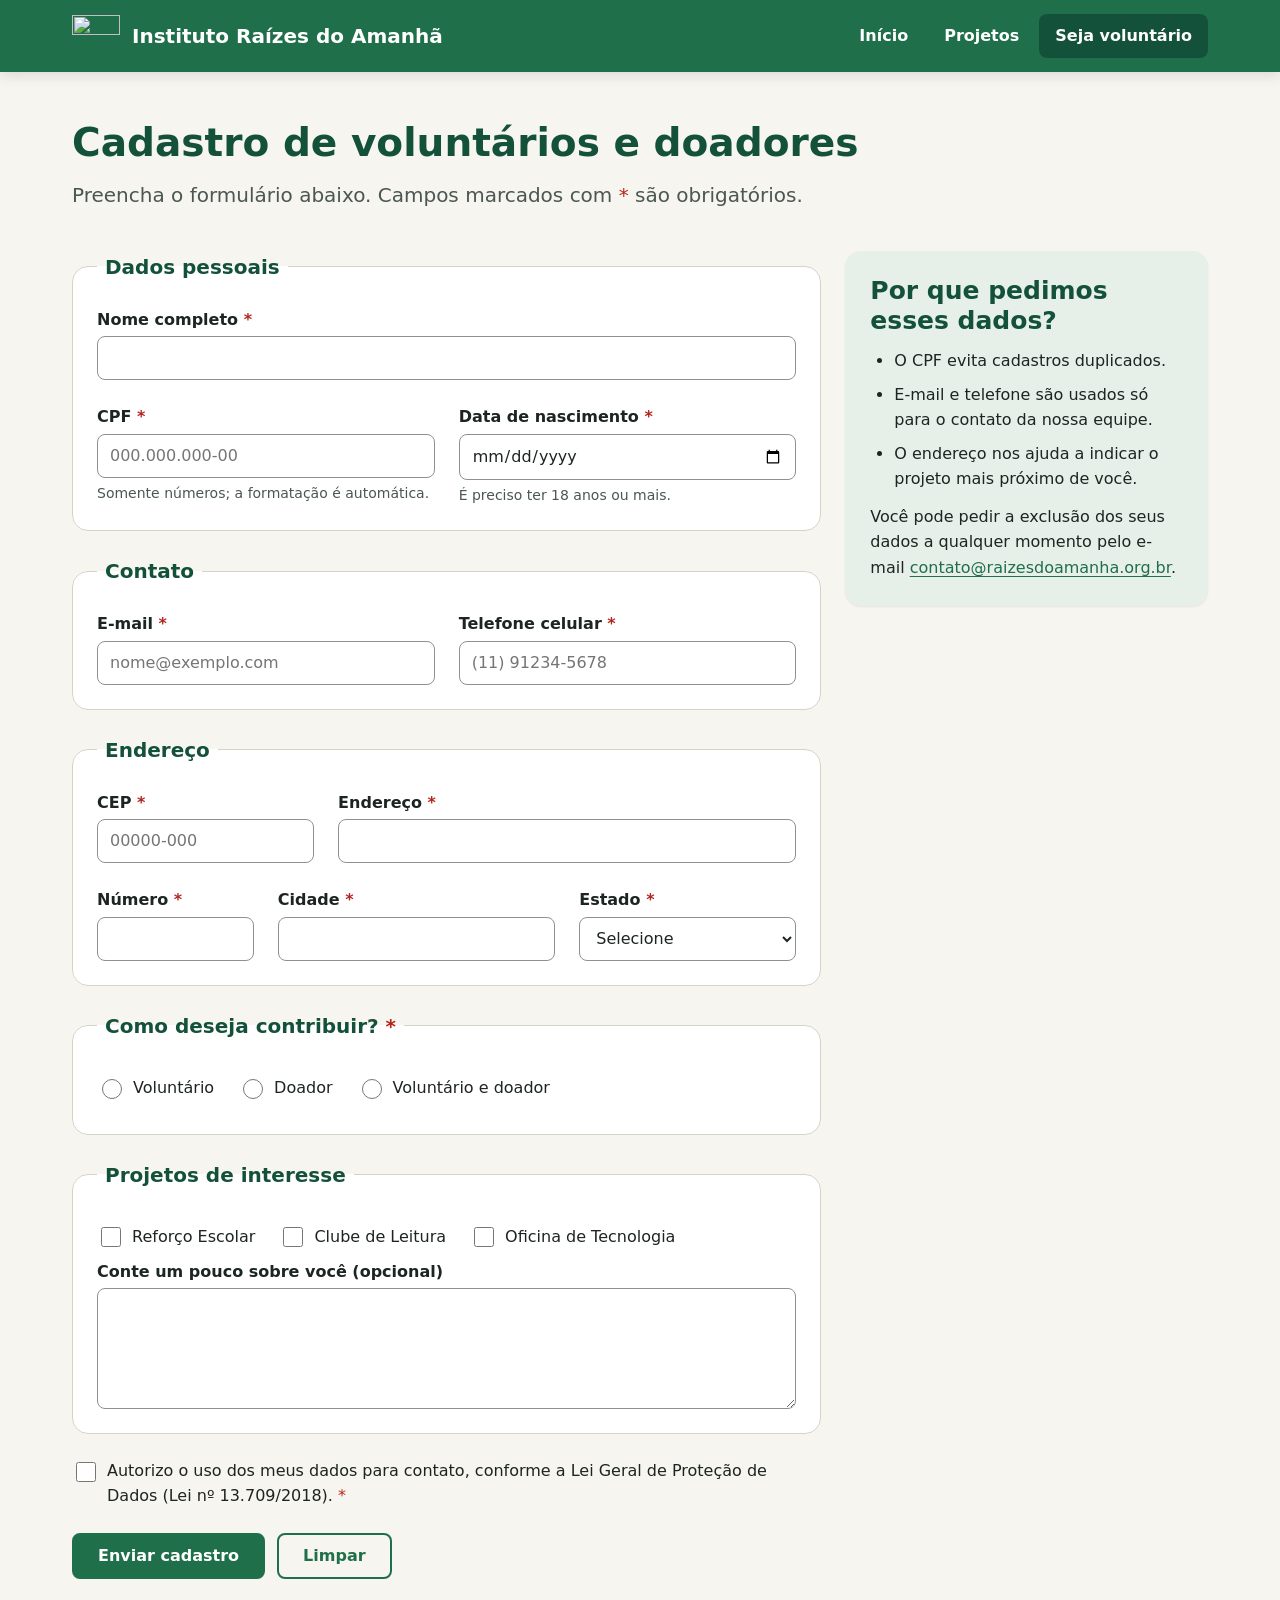
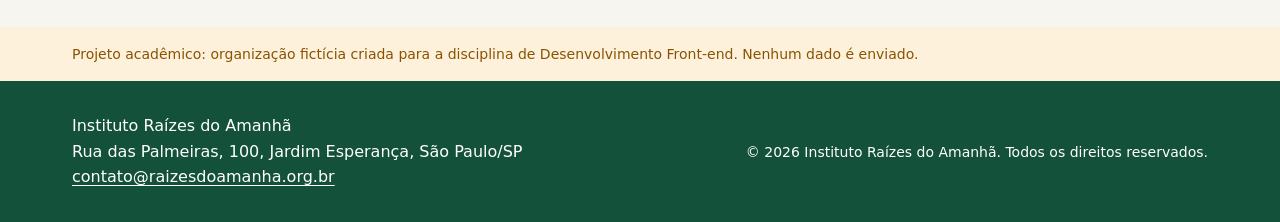
==== cadastro.html @ 903f6423 "Experiência Prática II: design system e layout responsivo Divide o CSS em tokens, base, layout e com" ====
<!DOCTYPE html>
<html lang="pt-BR">
<head>
  <meta charset="UTF-8">
  <meta name="viewport" content="width=device-width, initial-scale=1.0">
  <meta name="description" content="Cadastre-se como voluntário ou doador do Instituto Raízes do Amanhã.">
  <title>Cadastro | Instituto Raízes do Amanhã</title>
  <link rel="stylesheet" href="css/tokens.css">
  <link rel="stylesheet" href="css/base.css">
  <link rel="stylesheet" href="css/layout.css">
  <link rel="stylesheet" href="css/componentes.css">
  <link rel="icon" href="img/logo.svg" type="image/svg+xml">
  <script src="js/mascaras.js" defer></script>
</head>
<body class="pagina">
  <a class="pular-conteudo" href="#conteudo">Pular para o conteúdo principal</a>

  <header class="cabecalho">
    <div class="container cabecalho__conteudo">
      <a class="marca" href="index.html">
        <img src="img/logo.svg" alt="" width="48" height="48">
        <span>Instituto Raízes do Amanhã</span>
      </a>
      <nav aria-label="Navegação principal">
        <ul class="menu">
          <li><a class="menu__link" href="index.html">Início</a></li>
          <li><a class="menu__link" href="projetos.html">Projetos</a></li>
          <li><a class="menu__link" href="cadastro.html" aria-current="page">Seja voluntário</a></li>
        </ul>
      </nav>
    </div>
  </header>

  <main id="conteudo">
    <div class="introducao container">
      <h1>Cadastro de voluntários e doadores</h1>
      <p>Preencha o formulário abaixo. Campos marcados com <span class="obrigatorio" aria-hidden="true">*</span> são obrigatórios.</p>
    </div>

    <div class="container secao secao--colada">
      <div class="grid">
        <form class="formulario col-12 col-lg-8" action="#" method="post">
          <fieldset class="formulario__grupo">
            <legend class="formulario__legenda">Dados pessoais</legend>
            <div class="grid">
            <div class="campo col-12">
              <label class="campo__rotulo" for="nome">Nome completo <span class="obrigatorio" aria-hidden="true">*</span></label>
              <input class="campo__entrada" id="nome" name="nome" type="text" autocomplete="name" required minlength="5" maxlength="100" pattern="[A-Za-zÀ-ÿ]+( [A-Za-zÀ-ÿ]+)+" title="Informe nome e sobrenome, apenas letras.">
            </div>
            <div class="campo col-12 col-md-6">
              <label class="campo__rotulo" for="cpf">CPF <span class="obrigatorio" aria-hidden="true">*</span></label>
              <input class="campo__entrada" id="cpf" name="cpf" type="text" inputmode="numeric" required maxlength="14" placeholder="000.000.000-00" pattern="\d{3}\.\d{3}\.\d{3}-\d{2}" title="Formato: 000.000.000-00" aria-describedby="ajuda-cpf">
              <p id="ajuda-cpf" class="campo__ajuda">Somente números; a formatação é automática.</p>
            </div>
            <div class="campo col-12 col-md-6">
              <label class="campo__rotulo" for="nascimento">Data de nascimento <span class="obrigatorio" aria-hidden="true">*</span></label>
              <input class="campo__entrada" id="nascimento" name="nascimento" type="date" autocomplete="bday" required min="1920-01-01" max="2008-12-31" aria-describedby="ajuda-nascimento">
              <p id="ajuda-nascimento" class="campo__ajuda">É preciso ter 18 anos ou mais.</p>
            </div>
            </div>
          </fieldset>

          <fieldset class="formulario__grupo">
            <legend class="formulario__legenda">Contato</legend>
            <div class="grid">
            <div class="campo col-12 col-md-6">
              <label class="campo__rotulo" for="email">E-mail <span class="obrigatorio" aria-hidden="true">*</span></label>
              <input class="campo__entrada" id="email" name="email" type="email" autocomplete="email" required maxlength="120" placeholder="nome@exemplo.com">
            </div>
            <div class="campo col-12 col-md-6">
              <label class="campo__rotulo" for="telefone">Telefone celular <span class="obrigatorio" aria-hidden="true">*</span></label>
              <input class="campo__entrada" id="telefone" name="telefone" type="tel" autocomplete="tel" required maxlength="15" placeholder="(11) 91234-5678" pattern="\(\d{2}\) 9\d{4}-\d{4}" title="Formato: (11) 91234-5678">
            </div>
            </div>
          </fieldset>

          <fieldset class="formulario__grupo">
            <legend class="formulario__legenda">Endereço</legend>
            <div class="grid">
            <div class="campo col-12 col-md-4">
              <label class="campo__rotulo" for="cep">CEP <span class="obrigatorio" aria-hidden="true">*</span></label>
              <input class="campo__entrada" id="cep" name="cep" type="text" inputmode="numeric" autocomplete="postal-code" required maxlength="9" placeholder="00000-000" pattern="\d{5}-\d{3}" title="Formato: 00000-000">
            </div>
            <div class="campo col-12 col-md-8">
              <label class="campo__rotulo" for="logradouro">Endereço <span class="obrigatorio" aria-hidden="true">*</span></label>
              <input class="campo__entrada" id="logradouro" name="logradouro" type="text" autocomplete="address-line1" required maxlength="150">
            </div>
            <div class="campo col-12 col-md-3">
              <label class="campo__rotulo" for="numero">Número <span class="obrigatorio" aria-hidden="true">*</span></label>
              <input class="campo__entrada" id="numero" name="numero" type="text" required maxlength="6" pattern="\d+|S/N" title="Apenas números ou S/N">
            </div>
            <div class="campo col-12 col-md-5">
              <label class="campo__rotulo" for="cidade">Cidade <span class="obrigatorio" aria-hidden="true">*</span></label>
              <input class="campo__entrada" id="cidade" name="cidade" type="text" autocomplete="address-level2" required maxlength="80">
            </div>
            <div class="campo col-12 col-md-4">
              <label class="campo__rotulo" for="uf">Estado <span class="obrigatorio" aria-hidden="true">*</span></label>
              <select class="campo__entrada" id="uf" name="uf" autocomplete="address-level1" required>
                <option value="">Selecione</option>
                <option value="AC">Acre</option>
                <option value="AL">Alagoas</option>
                <option value="AP">Amapá</option>
                <option value="AM">Amazonas</option>
                <option value="BA">Bahia</option>
                <option value="CE">Ceará</option>
                <option value="DF">Distrito Federal</option>
                <option value="ES">Espírito Santo</option>
                <option value="GO">Goiás</option>
                <option value="MA">Maranhão</option>
                <option value="MT">Mato Grosso</option>
                <option value="MS">Mato Grosso do Sul</option>
                <option value="MG">Minas Gerais</option>
                <option value="PA">Pará</option>
                <option value="PB">Paraíba</option>
                <option value="PR">Paraná</option>
                <option value="PE">Pernambuco</option>
                <option value="PI">Piauí</option>
                <option value="RJ">Rio de Janeiro</option>
                <option value="RN">Rio Grande do Norte</option>
                <option value="RS">Rio Grande do Sul</option>
                <option value="RO">Rondônia</option>
                <option value="RR">Roraima</option>
                <option value="SC">Santa Catarina</option>
                <option value="SP">São Paulo</option>
                <option value="SE">Sergipe</option>
                <option value="TO">Tocantins</option>
              </select>
            </div>
            </div>
          </fieldset>

          <fieldset class="formulario__grupo">
            <legend class="formulario__legenda">Como deseja contribuir? <span class="obrigatorio" aria-hidden="true">*</span></legend>
            <div class="opcoes">
              <div class="opcao">
                <input type="radio" id="tipo-voluntario" name="tipo" value="voluntario" required>
                <label for="tipo-voluntario">Voluntário</label>
              </div>
              <div class="opcao">
                <input type="radio" id="tipo-doador" name="tipo" value="doador">
                <label for="tipo-doador">Doador</label>
              </div>
              <div class="opcao">
                <input type="radio" id="tipo-ambos" name="tipo" value="ambos">
                <label for="tipo-ambos">Voluntário e doador</label>
              </div>
            </div>
          </fieldset>

          <fieldset class="formulario__grupo">
            <legend class="formulario__legenda">Projetos de interesse</legend>
            <div class="opcoes">
              <div class="opcao">
                <input type="checkbox" id="int-reforco" name="interesse" value="reforco">
                <label for="int-reforco">Reforço Escolar</label>
              </div>
              <div class="opcao">
                <input type="checkbox" id="int-leitura" name="interesse" value="leitura">
                <label for="int-leitura">Clube de Leitura</label>
              </div>
              <div class="opcao">
                <input type="checkbox" id="int-tecnologia" name="interesse" value="tecnologia">
                <label for="int-tecnologia">Oficina de Tecnologia</label>
              </div>
            </div>
            <div class="campo">
              <label class="campo__rotulo" for="mensagem">Conte um pouco sobre você (opcional)</label>
              <textarea class="campo__entrada" id="mensagem" name="mensagem" rows="4" maxlength="500"></textarea>
            </div>
          </fieldset>

          <div class="opcao opcao--consentimento">
            <input type="checkbox" id="lgpd" name="lgpd" required>
            <label for="lgpd">Autorizo o uso dos meus dados para contato, conforme a Lei Geral de Proteção de Dados (Lei nº 13.709/2018). <span class="obrigatorio" aria-hidden="true">*</span></label>
          </div>

          <div class="grupo-botoes">
            <button type="submit" class="botao">Enviar cadastro</button>
            <button type="reset" class="botao botao--secundario">Limpar</button>
          </div>
        </form>

        <div class="col-12 col-lg-4">
          <div class="cartao painel">
            <h2 class="painel__titulo">Por que pedimos esses dados?</h2>
            <ul>
              <li>O CPF evita cadastros duplicados.</li>
              <li>E-mail e telefone são usados só para o contato da nossa equipe.</li>
              <li>O endereço nos ajuda a indicar o projeto mais próximo de você.</li>
            </ul>
            <p>Você pode pedir a exclusão dos seus dados a qualquer momento pelo e-mail <a href="mailto:contato@raizesdoamanha.org.br">contato@raizesdoamanha.org.br</a>.</p>
          </div>
        </div>
      </div>
    </div>
  </main>

  <aside class="aviso" aria-label="Aviso sobre o projeto">
    <div class="container">
      <p>Projeto acadêmico: organização fictícia criada para a disciplina de Desenvolvimento Front-end. Nenhum dado é enviado.</p>
    </div>
  </aside>

  <footer class="rodape">
    <div class="container rodape__conteudo">
      <address>
        Instituto Raízes do Amanhã<br>
        Rua das Palmeiras, 100, Jardim Esperança, São Paulo/SP<br>
        <a href="mailto:contato@raizesdoamanha.org.br">contato@raizesdoamanha.org.br</a>
      </address>
      <p><small>&copy; 2026 Instituto Raízes do Amanhã. Todos os direitos reservados.</small></p>
    </div>
  </footer>
</body>
</html>
---- css/tokens.css ----
/* ==========================================================================
   DESIGN SYSTEM: Instituto Raízes do Amanhã
   Todas as decisões visuais do projeto ficam centralizadas aqui.
   Os demais arquivos CSS usam apenas estas variáveis, nunca valores soltos.
   ========================================================================== */

:root {
  /* ---------- 1. CORES ---------------------------------------------------
     Contrastes medidos contra o fundo indicado (WCAG 2.1: texto >= 4.5:1,
     componentes de interface >= 3:1). */

  /* Primária: verde, remete a crescimento e às "raízes" do nome */
  --cor-primaria-100: #e7efe9;   /* fundos suaves de destaque              */
  --cor-primaria-700: #1f6f4a;   /* marca, botões, links (6.1:1 no branco)  */
  --cor-primaria-900: #14513a;   /* hover, títulos, rodapé (9.3:1)          */

  /* Secundária: âmbar, energia e acolhimento; usada em detalhes */
  --cor-secundaria-100: #fdf1dc; /* fundo de avisos                         */
  --cor-secundaria-500: #e9a23b; /* decorativo: bordas, barras, ícones      */
  --cor-secundaria-700: #8a5300; /* texto e foco sobre fundo claro (6.3:1)  */

  /* Neutros: base de leitura */
  --cor-neutro-0:   #ffffff;     /* superfícies (cartões, campos)           */
  --cor-neutro-50:  #f7f5ef;     /* fundo da página, branco quente          */
  --cor-neutro-300: #d6d2c4;     /* bordas decorativas e divisórias         */
  --cor-neutro-500: #8c938f;     /* borda de campos de formulário (3.1:1)   */
  --cor-neutro-600: #4a5752;     /* texto secundário (6.9:1)                */
  --cor-neutro-900: #1d2522;     /* texto principal (14.4:1)                */

  /* Feedback: estados de formulário e mensagens */
  --cor-sucesso: #1e7b34;        /* 5.3:1 */
  --cor-erro:    #b3261e;        /* 6.5:1 */

  /* Papéis semânticos: os componentes usam estes nomes, não os tons */
  --cor-fundo:         var(--cor-neutro-50);
  --cor-superficie:    var(--cor-neutro-0);
  --cor-texto:         var(--cor-neutro-900);
  --cor-texto-suave:   var(--cor-neutro-600);
  --cor-borda:         var(--cor-neutro-300);
  --cor-borda-campo:   var(--cor-neutro-500);
  --cor-marca:         var(--cor-primaria-700);
  --cor-marca-escura:  var(--cor-primaria-900);
  --cor-destaque:      var(--cor-secundaria-500);
  --cor-foco:          var(--cor-secundaria-700);

  /* ---------- 2. TIPOGRAFIA ----------------------------------------------
     Escala modular de razão 1.25 (terça maior) sobre a base de 16px.
     Os tamanhos maiores usam clamp() para crescer com a tela sem quebrar
     no celular. Unidades em rem respeitam o zoom do navegador. */
  --fonte-base: system-ui, -apple-system, "Segoe UI", Roboto, "Helvetica Neue", Arial, sans-serif;

  --fs-pequeno: 0.875rem;                               /* 14px: legendas, notas      */
  --fs-base:    1rem;                                   /* 16px: texto corrido        */
  --fs-media:   1.25rem;                                /* 20px: introduções, h4      */
  --fs-grande:  clamp(1.375rem, 1.2rem + 0.8vw, 1.563rem); /* 22–25px: h3           */
  --fs-titulo:  clamp(1.625rem, 1.3rem + 1.4vw, 1.953rem); /* 26–31px: h2           */
  --fs-display: clamp(2rem, 1.4rem + 2.6vw, 2.441rem);     /* 32–39px: h1           */

  --peso-normal: 400;
  --peso-medio:  600;
  --peso-forte:  700;

  --altura-linha-texto:  1.6;   /* leitura confortável em parágrafos      */
  --altura-linha-titulo: 1.2;

  /* ---------- 3. ESPAÇAMENTO ---------------------------------------------
     Escala modular com base de 4px: todo espaço do projeto é um destes. */
  --esp-1: 0.25rem;  /*  4px */
  --esp-2: 0.5rem;   /*  8px */
  --esp-3: 0.75rem;  /* 12px */
  --esp-4: 1rem;     /* 16px */
  --esp-5: 1.5rem;   /* 24px */
  --esp-6: 2rem;     /* 32px */
  --esp-7: 3rem;     /* 48px */
  --esp-8: 4rem;     /* 64px */

  /* ---------- 4. FORMA, SOMBRA E MOVIMENTO ------------------------------- */
  --raio-pequeno: 4px;
  --raio-medio:   8px;
  --raio-grande:  16px;
  --raio-pilula:  999px;

  --sombra-1: 0 1px 2px rgba(29, 37, 34, 0.08);
  --sombra-2: 0 4px 12px rgba(29, 37, 34, 0.12);

  --transicao: 150ms ease-in-out;

  /* ---------- 5. LAYOUT --------------------------------------------------
     Breakpoints (variáveis não funcionam dentro de @media; os valores
     abaixo são repetidos literalmente em layout.css):
       sm  576px | md  768px | lg  1024px | xl  1280px                */
  --largura-max: 1200px;
  --largura-texto: 70ch;        /* limite de leitura confortável         */
  --gutter: var(--esp-5);       /* espaço entre colunas do grid          */
  --alvo-toque: 44px;           /* tamanho mínimo de área clicável       */
}
---- css/base.css ----
/* ==========================================================================
   BASE: reset leve e estilos dos elementos HTML, sem classes
   ========================================================================== */

*,
*::before,
*::after {
  box-sizing: border-box;
}

html {
  -webkit-text-size-adjust: 100%;
  scroll-behavior: smooth;
}

body {
  margin: 0;
  font-family: var(--fonte-base);
  font-size: var(--fs-base);
  line-height: var(--altura-linha-texto);
  color: var(--cor-texto);
  background: var(--cor-fundo);
}

img,
svg {
  display: block;
  max-width: 100%;
  height: auto;
}

/* Hierarquia tipográfica: cada nível usa um passo da escala */
h1,
h2,
h3,
h4 {
  margin: 0 0 var(--esp-3);
  line-height: var(--altura-linha-titulo);
  font-weight: var(--peso-forte);
  color: var(--cor-marca-escura);
}

h1 { font-size: var(--fs-display); }
h2 { font-size: var(--fs-titulo); }
h3 { font-size: var(--fs-grande); color: var(--cor-texto); }
h4 { font-size: var(--fs-media); color: var(--cor-texto); }

p,
ul,
ol,
dl {
  margin: 0 0 var(--esp-4);
}

small {
  font-size: var(--fs-pequeno);
}

a {
  color: var(--cor-marca);
  text-underline-offset: 0.2em;
  transition: color var(--transicao);
}

a:hover {
  color: var(--cor-marca-escura);
}

/* Foco visível e consistente para quem navega pelo teclado */
:focus-visible {
  outline: 3px solid var(--cor-foco);
  outline-offset: 2px;
}

/* Respeita quem configurou o sistema para reduzir animações */
@media (prefers-reduced-motion: reduce) {
  html {
    scroll-behavior: auto;
  }

  *,
  *::before,
  *::after {
    transition-duration: 0.01ms !important;
    animation-duration: 0.01ms !important;
  }
}
---- css/layout.css ----
/* ==========================================================================
   LAYOUT: estrutura macro com CSS Grid de 12 colunas
   Abordagem mobile-first: sem classe de breakpoint, o elemento ocupa as
   12 colunas; os sufixos -sm, -md, -lg e -xl valem a partir da largura.
     sm  >= 576px | md  >= 768px | lg  >= 1024px | xl  >= 1280px
   ========================================================================== */

.container {
  width: 100%;
  max-width: var(--largura-max);
  margin-inline: auto;
  padding-inline: var(--esp-4);
}

.grid {
  display: grid;
  grid-template-columns: repeat(12, minmax(0, 1fr));
  gap: var(--gutter);
}

.grid > * {
  grid-column: span 12;
}

.col-1  { grid-column: span 1; }
.col-2  { grid-column: span 2; }
.col-3  { grid-column: span 3; }
.col-4  { grid-column: span 4; }
.col-5  { grid-column: span 5; }
.col-6  { grid-column: span 6; }
.col-7  { grid-column: span 7; }
.col-8  { grid-column: span 8; }
.col-9  { grid-column: span 9; }
.col-10 { grid-column: span 10; }
.col-11 { grid-column: span 11; }
.col-12 { grid-column: span 12; }

/* sm: celulares grandes na horizontal */
@media (min-width: 576px) {
  .col-sm-4  { grid-column: span 4; }
  .col-sm-6  { grid-column: span 6; }
  .col-sm-8  { grid-column: span 8; }
  .col-sm-12 { grid-column: span 12; }
}

/* md: tablets */
@media (min-width: 768px) {
  .container { padding-inline: var(--esp-5); }

  .col-md-3  { grid-column: span 3; }
  .col-md-4  { grid-column: span 4; }
  .col-md-5  { grid-column: span 5; }
  .col-md-6  { grid-column: span 6; }
  .col-md-7  { grid-column: span 7; }
  .col-md-8  { grid-column: span 8; }
  .col-md-12 { grid-column: span 12; }
}

/* lg: notebooks e desktops */
@media (min-width: 1024px) {
  .col-lg-3  { grid-column: span 3; }
  .col-lg-4  { grid-column: span 4; }
  .col-lg-5  { grid-column: span 5; }
  .col-lg-6  { grid-column: span 6; }
  .col-lg-7  { grid-column: span 7; }
  .col-lg-8  { grid-column: span 8; }
  .col-lg-9  { grid-column: span 9; }
}

/* xl: telas largas */
@media (min-width: 1280px) {
  .container { padding-inline: var(--esp-6); }

  .col-xl-3 { grid-column: span 3; }
  .col-xl-4 { grid-column: span 4; }
}

/* Estrutura geral da página: rodapé sempre no fim, mesmo com pouco conteúdo */
.pagina {
  display: grid;
  grid-template-rows: auto 1fr auto auto;
  min-height: 100vh;
}

.secao {
  padding-block: var(--esp-7);
}

.secao--colada {
  padding-top: 0;
}

.secao--alternada {
  background: var(--cor-superficie);
}

.secao__cabecalho {
  max-width: var(--largura-texto);
  margin-bottom: var(--esp-6);
}

.secao__cabecalho h2 {
  padding-bottom: var(--esp-2);
  border-bottom: 3px solid var(--cor-destaque);
  display: inline-block;
}

.texto-limitado {
  max-width: var(--largura-texto);
}
---- css/componentes.css ----
/* ==========================================================================
   COMPONENTES: blocos reutilizáveis, nomeados no padrão BEM
   (bloco__elemento--modificador). Alinhamentos internos usam Flexbox.
   ========================================================================== */

/* ---------- Link "pular para o conteúdo" (acessibilidade) -------------- */
.pular-conteudo {
  position: absolute;
  top: var(--esp-2);
  left: -999px;
  z-index: 100;
  padding: var(--esp-2) var(--esp-4);
  border-radius: var(--raio-medio);
  background: var(--cor-marca-escura);
  color: var(--cor-neutro-0);
}

.pular-conteudo:focus {
  left: var(--esp-2);
  color: var(--cor-neutro-0);
}

/* ---------- Cabeçalho -------------------------------------------------- */
.cabecalho {
  background: var(--cor-marca);
  color: var(--cor-neutro-0);
  box-shadow: var(--sombra-2);
}

.cabecalho__conteudo {
  display: flex;
  flex-wrap: wrap;
  align-items: center;
  justify-content: space-between;
  gap: var(--esp-3);
  padding-block: var(--esp-3);
}

.cabecalho :focus-visible {
  outline-color: var(--cor-neutro-0);
}

.marca {
  display: flex;
  align-items: center;
  gap: var(--esp-3);
  font-size: var(--fs-media);
  font-weight: var(--peso-forte);
  color: var(--cor-neutro-0);
  text-decoration: none;
}

.marca:hover {
  color: var(--cor-neutro-0);
}

/* ---------- Menu de navegação ----------------------------------------- */
.menu {
  display: flex;
  flex-wrap: wrap;
  gap: var(--esp-1);
  margin: 0;
  padding: 0;
  list-style: none;
}

.menu__link {
  display: flex;
  align-items: center;
  min-height: var(--alvo-toque);
  padding-inline: var(--esp-4);
  border-radius: var(--raio-medio);
  color: var(--cor-neutro-0);
  font-weight: var(--peso-medio);
  text-decoration: none;
  transition: background-color var(--transicao);
}

.menu__link:hover,
.menu__link[aria-current="page"] {
  background: var(--cor-marca-escura);
  color: var(--cor-neutro-0);
}

/* ---------- Botões ----------------------------------------------------- */
.botao {
  display: inline-flex;
  align-items: center;
  justify-content: center;
  gap: var(--esp-2);
  min-height: var(--alvo-toque);
  padding: var(--esp-2) var(--esp-5);
  border: 2px solid var(--cor-marca);
  border-radius: var(--raio-medio);
  background: var(--cor-marca);
  color: var(--cor-neutro-0);
  font: inherit;
  font-weight: var(--peso-forte);
  text-decoration: none;
  cursor: pointer;
  transition: background-color var(--transicao), border-color var(--transicao);
}

.botao:hover {
  background: var(--cor-marca-escura);
  border-color: var(--cor-marca-escura);
  color: var(--cor-neutro-0);
}

.botao--secundario {
  background: transparent;
  color: var(--cor-marca);
}

.botao--secundario:hover {
  background: var(--cor-primaria-100);
  color: var(--cor-marca-escura);
}

.grupo-botoes {
  display: flex;
  flex-wrap: wrap;
  gap: var(--esp-3);
}

/* ---------- Destaque (hero da página inicial) -------------------------- */
.destaque {
  padding-block: var(--esp-7);
  background: linear-gradient(180deg, var(--cor-primaria-100), var(--cor-fundo));
}

.destaque .grid {
  align-items: center;
}

.destaque__texto {
  display: flex;
  flex-direction: column;
  align-items: flex-start;
  gap: var(--esp-4);
}

.destaque__texto p {
  margin: 0;
  font-size: var(--fs-media);
  color: var(--cor-texto-suave);
}

.destaque__figura {
  margin: 0;
  overflow: hidden;
  border-radius: var(--raio-grande);
  box-shadow: var(--sombra-2);
}

.destaque__figura img {
  width: 100%;
}

/* ---------- Introdução de páginas internas ----------------------------- */
.introducao {
  padding-block: var(--esp-7) var(--esp-5);
}

.introducao p {
  max-width: var(--largura-texto);
  font-size: var(--fs-media);
  color: var(--cor-texto-suave);
}

/* ---------- Cartão ----------------------------------------------------- */
.cartao {
  display: flex;
  flex-direction: column;
  gap: var(--esp-3);
  height: 100%;
  padding: var(--esp-5);
  border: 1px solid var(--cor-borda);
  border-radius: var(--raio-grande);
  background: var(--cor-superficie);
  box-shadow: var(--sombra-1);
}

.cartao > * {
  margin: 0;
}

.cartao__acao {
  margin-top: auto;      /* empurra a ação para o rodapé do cartão */
  align-self: flex-start;
}

/* ---------- Indicadores de impacto ------------------------------------ */
.indicadores {
  margin: 0;
  padding: 0;
  list-style: none;
}

.indicador {
  display: flex;
  flex-direction: column;
  align-items: center;
  justify-content: center;
  gap: var(--esp-1);
  height: 100%;
  padding: var(--esp-5);
  border-top: 4px solid var(--cor-destaque);
  border-radius: var(--raio-medio);
  background: var(--cor-superficie);
  box-shadow: var(--sombra-1);
  text-align: center;
}

.indicador__numero {
  font-size: var(--fs-display);
  font-weight: var(--peso-forte);
  line-height: 1;
  color: var(--cor-marca);
}

/* ---------- Sumário (links internos em formato de "pílula") ----------- */
.sumario__lista {
  display: flex;
  flex-wrap: wrap;
  gap: var(--esp-2);
  margin: 0;
  padding: 0;
  list-style: none;
}

.sumario__link {
  display: inline-flex;
  align-items: center;
  min-height: var(--alvo-toque);
  padding-inline: var(--esp-4);
  border: 1px solid var(--cor-marca);
  border-radius: var(--raio-pilula);
  background: var(--cor-superficie);
  font-size: var(--fs-pequeno);
  font-weight: var(--peso-medio);
  text-decoration: none;
  transition: background-color var(--transicao);
}

.sumario__link:hover {
  background: var(--cor-primaria-100);
}

/* ---------- Projeto (cartão com imagem) ------------------------------- */
.projeto {
  display: flex;
  flex-direction: column;
  height: 100%;
  overflow: hidden;
  border: 1px solid var(--cor-borda);
  border-radius: var(--raio-grande);
  background: var(--cor-superficie);
  box-shadow: var(--sombra-1);
  scroll-margin-top: var(--esp-5);
}

.projeto__figura {
  margin: 0;
  background: var(--cor-primaria-100);
}

.projeto__figura img {
  width: 100%;
}

.projeto__legenda {
  padding: var(--esp-2) var(--esp-5);
  font-size: var(--fs-pequeno);
  color: var(--cor-texto-suave);
}

.projeto__corpo {
  display: flex;
  flex-direction: column;
  flex: 1;
  padding: var(--esp-5);
}

.projeto__cabecalho h3 {
  margin-bottom: var(--esp-1);
}

.etiqueta {
  display: inline-block;
  margin: 0 0 var(--esp-4);
  padding: var(--esp-1) var(--esp-3);
  border-radius: var(--raio-pilula);
  background: var(--cor-secundaria-100);
  color: var(--cor-secundaria-700);
  font-size: var(--fs-pequeno);
  font-weight: var(--peso-medio);
}

/* ---------- Listas de voluntariado ------------------------------------ */
.perfis {
  display: flex;
  flex-direction: column;
  gap: var(--esp-3);
}

.perfis dt {
  font-weight: var(--peso-forte);
}

.perfis dd {
  margin: 0;
  color: var(--cor-texto-suave);
}

.etapas {
  display: flex;
  flex-direction: column;
  gap: var(--esp-3);
  padding: 0;
  list-style: none;
  counter-reset: etapa;
}

.etapas li {
  position: relative;
  min-height: 2rem;
  padding-left: 2.75rem; /* 2rem do marcador + esp-3; literal porque o validador W3C não aceita var() dentro de calc() */
  counter-increment: etapa;
}

.etapas li::before {
  content: counter(etapa);
  position: absolute;
  top: 0;
  left: 0;
  display: flex;
  align-items: center;
  justify-content: center;
  width: 2rem;
  height: 2rem;
  border-radius: 50%;
  background: var(--cor-marca);
  color: var(--cor-neutro-0);
  font-weight: var(--peso-forte);
}

/* ---------- Campanha de doação ---------------------------------------- */
.campanha {
  border-left: 4px solid var(--cor-destaque);
}

.campanha__meta {
  display: flex;
  justify-content: space-between;
  gap: var(--esp-2);
  font-size: var(--fs-pequeno);
  font-weight: var(--peso-medio);
}

.campanha progress {
  width: 100%;
  height: 0.75rem;
  accent-color: var(--cor-marca);
}

/* ---------- Formulário ------------------------------------------------- */
.formulario {
  display: flex;
  flex-direction: column;
  gap: var(--esp-5);
}

.formulario__grupo {
  margin: 0;
  padding: var(--esp-5);
  border: 1px solid var(--cor-borda);
  border-radius: var(--raio-grande);
  background: var(--cor-superficie);
}

.formulario__legenda {
  padding-inline: var(--esp-2);
  font-size: var(--fs-media);
  font-weight: var(--peso-forte);
  color: var(--cor-marca-escura);
}

.campo {
  display: flex;
  flex-direction: column;
  gap: var(--esp-1);
}

.campo__rotulo {
  font-weight: var(--peso-medio);
}

.campo__entrada {
  width: 100%;
  min-height: var(--alvo-toque);
  padding: var(--esp-2) var(--esp-3);
  border: 1px solid var(--cor-borda-campo);
  border-radius: var(--raio-medio);
  background: var(--cor-superficie);
  color: var(--cor-texto);
  font: inherit;
  transition: border-color var(--transicao), box-shadow var(--transicao);
}

.campo__entrada:focus-visible {
  border-color: var(--cor-marca);
  outline-offset: 0;
}

/* Feedback de validação só depois que o usuário interage com o campo */
.campo__entrada:user-invalid {
  border-color: var(--cor-erro);
  box-shadow: 0 0 0 1px var(--cor-erro);
}

.campo__entrada:user-valid {
  border-color: var(--cor-sucesso);
}

.campo__ajuda {
  margin: 0;
  font-size: var(--fs-pequeno);
  color: var(--cor-texto-suave);
}

.opcoes {
  display: flex;
  flex-wrap: wrap;
  gap: var(--esp-2) var(--esp-5);
}

.opcao {
  display: flex;
  align-items: center;
  gap: var(--esp-2);
  min-height: var(--alvo-toque);
}

.opcao input {
  width: 1.25rem;
  height: 1.25rem;
  accent-color: var(--cor-marca);
}

.opcao--consentimento {
  align-items: flex-start;
}

.opcao--consentimento input {
  margin-top: var(--esp-1);
  flex-shrink: 0;
}

.obrigatorio {
  color: var(--cor-erro);
}

/* ---------- Painel lateral do cadastro -------------------------------- */
.painel {
  height: auto;           /* não estica: acompanha a rolagem (sticky) */
  position: sticky;
  top: var(--esp-5);
  background: var(--cor-primaria-100);
  border-color: transparent;
}

.painel__titulo {
  font-size: var(--fs-grande);
}

.painel ul {
  display: flex;
  flex-direction: column;
  gap: var(--esp-2);
  padding-left: var(--esp-5);
}

/* ---------- Aviso e rodapé -------------------------------------------- */
.aviso {
  padding-block: var(--esp-4);
  background: var(--cor-secundaria-100);
  font-size: var(--fs-pequeno);
  color: var(--cor-secundaria-700);
}

.aviso p {
  margin: 0;
}

.rodape {
  padding-block: var(--esp-6);
  background: var(--cor-marca-escura);
  color: var(--cor-neutro-0);
}

.rodape__conteudo {
  display: flex;
  flex-wrap: wrap;
  align-items: center;
  justify-content: space-between;
  gap: var(--esp-4);
}

.rodape address {
  font-style: normal;
}

.rodape p {
  margin: 0;
}

.rodape a {
  color: var(--cor-neutro-0);
}

.rodape :focus-visible {
  outline-color: var(--cor-neutro-0);
}
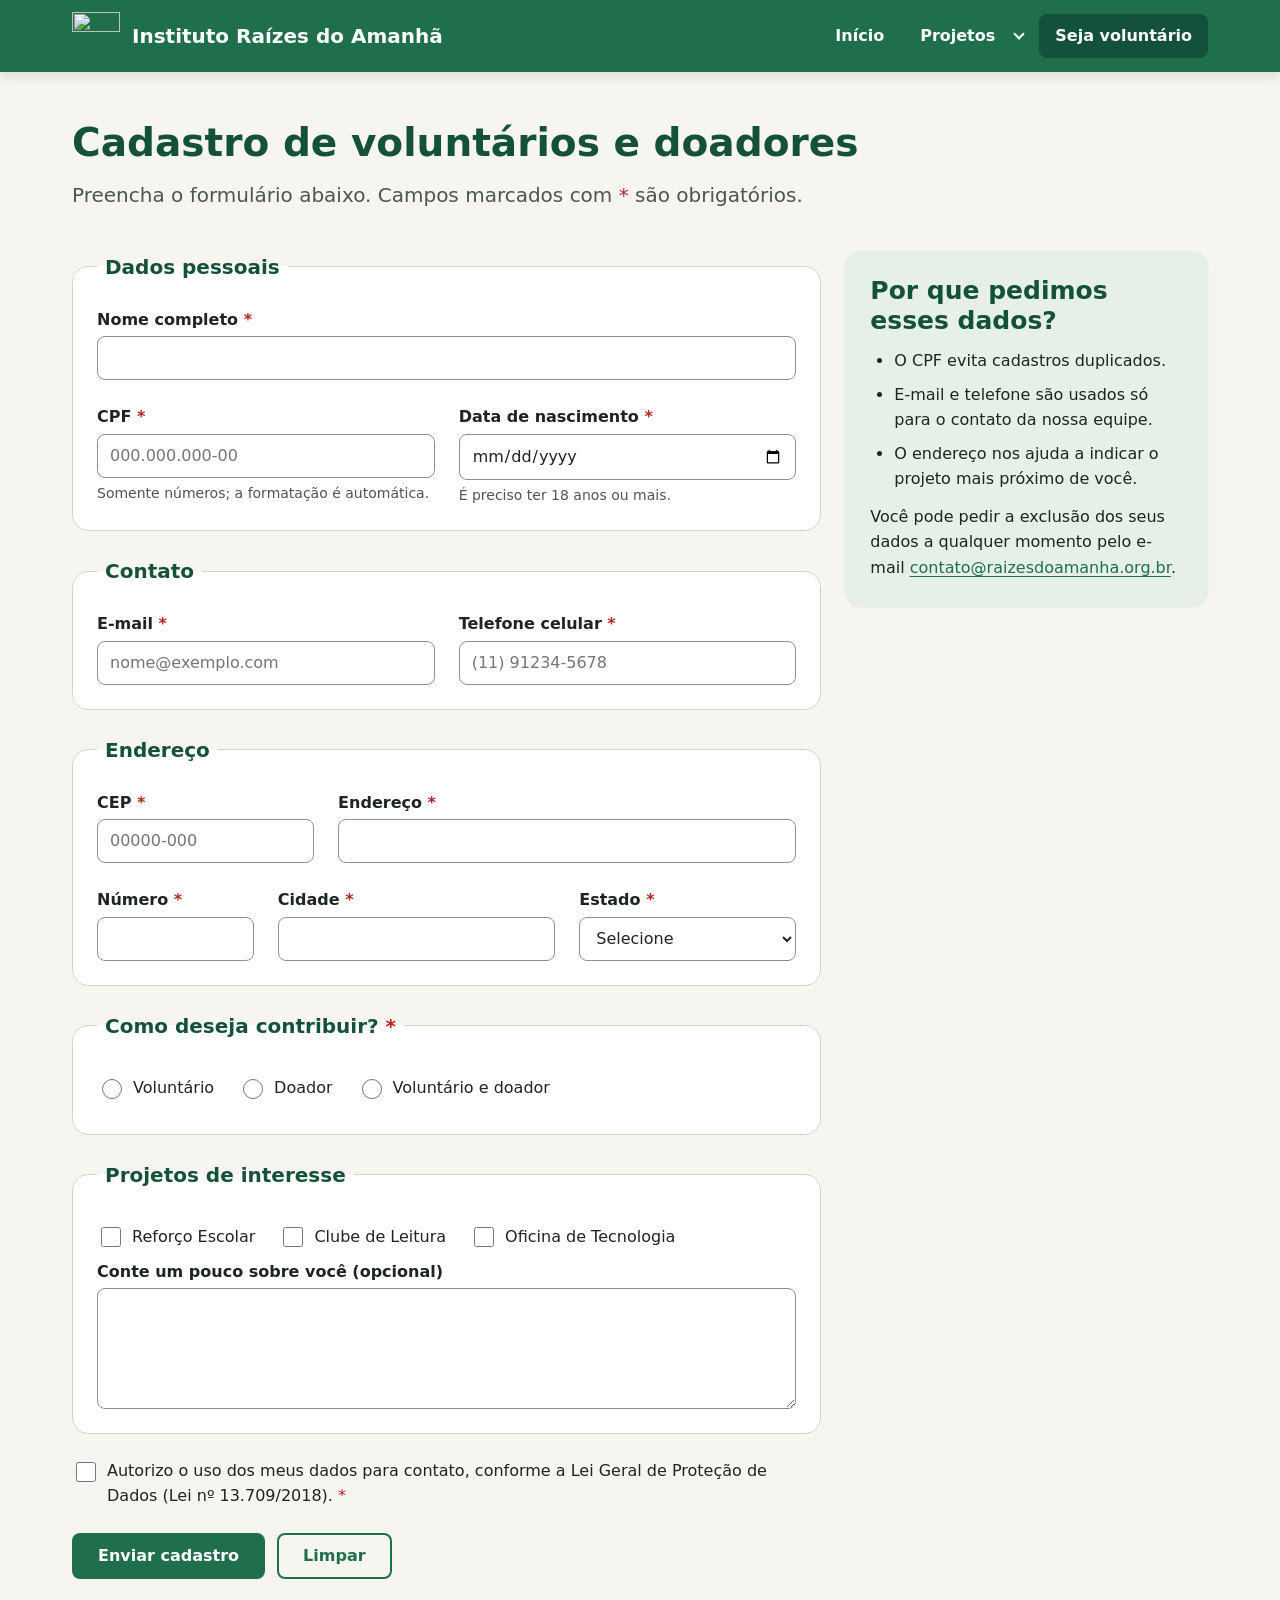
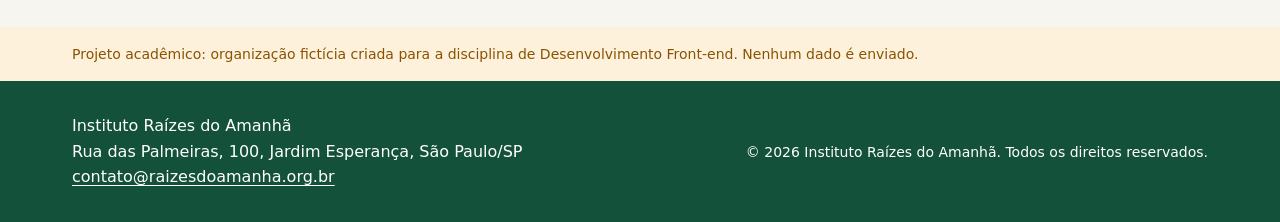
==== commit 422780ed: "Adiciona menu dropdown no desktop e hambúrguer no celular Submenu de Projetos abre por hover, foco d" ====
--- a/cadastro.html
+++ b/cadastro.html
@@ -5,11 +5,13 @@
   <meta name="viewport" content="width=device-width, initial-scale=1.0">
   <meta name="description" content="Cadastre-se como voluntário ou doador do Instituto Raízes do Amanhã.">
   <title>Cadastro | Instituto Raízes do Amanhã</title>
+  <script>document.documentElement.classList.add("js");</script>
   <link rel="stylesheet" href="css/tokens.css">
   <link rel="stylesheet" href="css/base.css">
   <link rel="stylesheet" href="css/layout.css">
   <link rel="stylesheet" href="css/componentes.css">
   <link rel="icon" href="img/logo.svg" type="image/svg+xml">
+  <script src="js/menu.js" defer></script>
   <script src="js/mascaras.js" defer></script>
 </head>
 <body class="pagina">
@@ -21,11 +23,27 @@
         <img src="img/logo.svg" alt="" width="48" height="48">
         <span>Instituto Raízes do Amanhã</span>
       </a>
-      <nav aria-label="Navegação principal">
+      <button class="menu-toggle" type="button" aria-expanded="false" aria-controls="menu-principal">
+        <span class="menu-toggle__icone" aria-hidden="true"><span></span><span></span><span></span></span>
+        <span class="menu-toggle__texto">Menu</span>
+      </button>
+      <nav class="navegacao" id="menu-principal" aria-label="Navegação principal">
         <ul class="menu">
-          <li><a class="menu__link" href="index.html">Início</a></li>
-          <li><a class="menu__link" href="projetos.html">Projetos</a></li>
-          <li><a class="menu__link" href="cadastro.html" aria-current="page">Seja voluntário</a></li>
+          <li class="menu__item"><a class="menu__link" href="index.html">Início</a></li>
+          <li class="menu__item menu__item--submenu">
+            <a class="menu__link" href="projetos.html">Projetos</a>
+            <button class="submenu-toggle" type="button" aria-expanded="false" aria-controls="submenu-projetos">
+              <span class="visualmente-oculto">Abrir submenu de Projetos</span>
+            </button>
+            <ul class="submenu" id="submenu-projetos">
+              <li><a class="submenu__link" href="projetos.html#reforco">Reforço Escolar</a></li>
+              <li><a class="submenu__link" href="projetos.html#leitura">Clube de Leitura</a></li>
+              <li><a class="submenu__link" href="projetos.html#tecnologia">Oficina de Tecnologia</a></li>
+              <li><a class="submenu__link" href="projetos.html#voluntariado">Como ser voluntário</a></li>
+              <li><a class="submenu__link" href="projetos.html#doacoes">Campanhas de doação</a></li>
+            </ul>
+          </li>
+          <li class="menu__item"><a class="menu__link" href="cadastro.html" aria-current="page">Seja voluntário</a></li>
         </ul>
       </nav>
     </div>
--- a/css/tokens.css
+++ b/css/tokens.css
@@ -88,7 +88,7 @@
   /* ---------- 5. LAYOUT --------------------------------------------------
      Breakpoints (variáveis não funcionam dentro de @media; os valores
      abaixo são repetidos literalmente em layout.css):
-       sm  576px | md  768px | lg  1024px | xl  1280px                */
+       sm 576px | md 768px | lg 1024px | xl 1280px | xxl 1536px    */
   --largura-max: 1200px;
   --largura-texto: 70ch;        /* limite de leitura confortável         */
   --gutter: var(--esp-5);       /* espaço entre colunas do grid          */
--- a/css/layout.css
+++ b/css/layout.css
@@ -1,8 +1,8 @@
 /* ==========================================================================
    LAYOUT: estrutura macro com CSS Grid de 12 colunas
    Abordagem mobile-first: sem classe de breakpoint, o elemento ocupa as
-   12 colunas; os sufixos -sm, -md, -lg e -xl valem a partir da largura.
-     sm  >= 576px | md  >= 768px | lg  >= 1024px | xl  >= 1280px
+   12 colunas; os sufixos -sm, -md, -lg, -xl e -xxl valem a partir da largura.
+     sm  >= 576px | md  >= 768px | lg  >= 1024px | xl  >= 1280px | xxl >= 1536px
    ========================================================================== */
 
 .container {
@@ -73,6 +73,19 @@
 
   .col-xl-3 { grid-column: span 3; }
   .col-xl-4 { grid-column: span 4; }
+  .col-xl-5 { grid-column: span 5; }
+  .col-xl-7 { grid-column: span 7; }
+}
+
+/* xxl: monitores panorâmicos; o conteúdo cresce e os espaços também */
+@media (min-width: 1536px) {
+  :root {
+    --largura-max: 1400px;
+    --gutter: var(--esp-6);
+  }
+
+  .col-xxl-3 { grid-column: span 3; }
+  .col-xxl-4 { grid-column: span 4; }
 }
 
 /* Estrutura geral da página: rodapé sempre no fim, mesmo com pouco conteúdo */
--- a/css/componentes.css
+++ b/css/componentes.css
@@ -41,27 +41,132 @@
 }
 
 .marca {
+  flex: 1 1 0;        /* encolhe e deixa o nome quebrar linha, abrindo espaço para o botão Menu */
+  min-width: 0;
   display: flex;
   align-items: center;
   gap: var(--esp-3);
-  font-size: var(--fs-media);
+  font-size: var(--fs-base);
   font-weight: var(--peso-forte);
+  line-height: var(--altura-linha-titulo);
   color: var(--cor-neutro-0);
   text-decoration: none;
 }
 
+.marca img {
+  flex-shrink: 0;
+}
+
+@media (min-width: 768px) {
+  .marca {
+    font-size: var(--fs-media);
+  }
+}
+
 .marca:hover {
   color: var(--cor-neutro-0);
 }
 
-/* ---------- Menu de navegação ----------------------------------------- */
+/* ---------- Navegação principal ---------------------------------------
+   Mobile-first: abaixo de 768px o menu fica recolhido atrás do botão
+   hambúrguer. A partir de 768px (md) vira a barra horizontal com dropdown.
+   A classe .js no <html> garante que, sem JavaScript, o menu nunca fique
+   escondido (ele simplesmente aparece aberto). */
+
+.visualmente-oculto {
+  position: absolute;
+  width: 1px;
+  height: 1px;
+  overflow: hidden;
+  clip-path: inset(50%);
+  white-space: nowrap;
+}
+
+/* Botão hambúrguer */
+.menu-toggle {
+  flex-shrink: 0;
+  display: none;
+  align-items: center;
+  gap: var(--esp-2);
+  min-height: var(--alvo-toque);
+  padding-inline: var(--esp-3);
+  border: 2px solid rgba(255, 255, 255, 0.6);
+  border-radius: var(--raio-medio);
+  background: transparent;
+  color: var(--cor-neutro-0);
+  font: inherit;
+  font-weight: var(--peso-medio);
+  cursor: pointer;
+}
+
+.js .menu-toggle {
+  display: inline-flex;
+}
+
+.menu-toggle__icone {
+  display: flex;
+  flex-direction: column;
+  justify-content: space-between;
+  width: 1.25rem;
+  height: 0.875rem;
+}
+
+.menu-toggle__icone span {
+  height: 2px;
+  border-radius: 2px;
+  background: currentColor;
+  transition: transform var(--transicao), opacity var(--transicao);
+}
+
+/* As três barras viram um "X" quando o menu está aberto */
+.menu-toggle[aria-expanded="true"] .menu-toggle__icone span:nth-child(1) {
+  transform: translateY(6px) rotate(45deg);
+}
+
+.menu-toggle[aria-expanded="true"] .menu-toggle__icone span:nth-child(2) {
+  opacity: 0;
+}
+
+.menu-toggle[aria-expanded="true"] .menu-toggle__icone span:nth-child(3) {
+  transform: translateY(-6px) rotate(-45deg);
+}
+
+/* Painel do menu no celular: ocupa a largura toda, abaixo da marca */
+.navegacao {
+  flex-basis: 100%;
+}
+
+.js .navegacao {
+  max-height: 0;
+  overflow: hidden;
+  visibility: hidden;
+  transition: max-height 250ms ease-in-out, visibility 0s linear 250ms;
+}
+
+.js .navegacao--aberta {
+  max-height: 40rem;
+  visibility: visible;
+  transition: max-height 250ms ease-in-out, visibility 0s;
+}
+
 .menu {
   display: flex;
+  flex-direction: column;
+  gap: var(--esp-1);
+  margin: 0;
+  padding: var(--esp-2) 0;
+  list-style: none;
+}
+
+.menu__item--submenu {
+  position: relative;
+  display: flex;
   flex-wrap: wrap;
-  gap: var(--esp-1);
-  margin: 0;
-  padding: 0;
-  list-style: none;
+  align-items: center;
+}
+
+.menu__item--submenu > .menu__link {
+  flex: 1;
 }
 
 .menu__link {
@@ -80,6 +185,136 @@
 .menu__link[aria-current="page"] {
   background: var(--cor-marca-escura);
   color: var(--cor-neutro-0);
+}
+
+/* Seta que abre o submenu: desenhada com bordas, gira ao abrir */
+.submenu-toggle {
+  display: flex;
+  align-items: center;
+  justify-content: center;
+  width: var(--alvo-toque);
+  height: var(--alvo-toque);
+  border: 0;
+  border-radius: var(--raio-medio);
+  background: transparent;
+  color: var(--cor-neutro-0);
+  cursor: pointer;
+}
+
+.submenu-toggle::before {
+  content: "";
+  width: 0.5rem;
+  height: 0.5rem;
+  border-right: 2px solid currentColor;
+  border-bottom: 2px solid currentColor;
+  transform: translateY(-2px) rotate(45deg);
+  transition: transform var(--transicao);
+}
+
+.submenu-toggle:hover {
+  background: var(--cor-marca-escura);
+}
+
+.submenu-toggle[aria-expanded="true"]::before {
+  transform: translateY(2px) rotate(-135deg);
+}
+
+/* Submenu no celular: lista recuada, escondida até tocar na seta */
+.submenu {
+  display: none;
+  flex-basis: 100%;
+  margin: 0;
+  padding: 0 0 var(--esp-2) var(--esp-5);
+  list-style: none;
+}
+
+.submenu-toggle[aria-expanded="true"] + .submenu {
+  display: block;
+}
+
+.submenu__link {
+  display: flex;
+  align-items: center;
+  min-height: var(--alvo-toque);
+  padding-inline: var(--esp-4);
+  border-radius: var(--raio-medio);
+  color: var(--cor-neutro-0);
+  text-decoration: none;
+}
+
+.submenu__link:hover {
+  background: var(--cor-marca-escura);
+  color: var(--cor-neutro-0);
+}
+
+/* md (768px+): barra horizontal e dropdown flutuante */
+@media (min-width: 768px) {
+  .js .menu-toggle {
+    display: none;
+  }
+
+  .navegacao,
+  .js .navegacao {
+    flex-basis: auto;
+    max-height: none;
+    overflow: visible;
+    visibility: visible;
+  }
+
+  .menu {
+    flex-direction: row;
+    align-items: center;
+    padding: 0;
+  }
+
+  .menu__item--submenu {
+    flex-wrap: nowrap;
+  }
+
+  .submenu-toggle {
+    width: 2rem;
+    margin-left: calc(-1 * var(--esp-2));
+  }
+
+  .submenu {
+    position: absolute;
+    top: 100%;  /* colado ao item: o mouse não "cai" no vão ao descer */
+    left: 0;
+    z-index: 50;
+    display: block;
+    min-width: 15rem;
+    padding: var(--esp-2);
+    border-radius: var(--raio-medio);
+    background: var(--cor-superficie);
+    box-shadow: var(--sombra-2);
+    opacity: 0;
+    visibility: hidden;
+    transform: translateY(-0.5rem);
+    transition: opacity var(--transicao), transform var(--transicao), visibility 0s linear 150ms;
+  }
+
+  /* Abre com o mouse (:hover), com o teclado (:focus-within) ou pelo clique na seta */
+  .menu__item--submenu:hover .submenu,
+  .menu__item--submenu:focus-within .submenu,
+  .submenu-toggle[aria-expanded="true"] + .submenu {
+    opacity: 1;
+    visibility: visible;
+    transform: translateY(0);
+    transition: opacity var(--transicao), transform var(--transicao), visibility 0s;
+  }
+
+  .submenu__link {
+    color: var(--cor-texto);
+  }
+
+  .submenu__link:hover {
+    background: var(--cor-primaria-100);
+    color: var(--cor-marca-escura);
+  }
+
+  .submenu :focus-visible {
+    outline-color: var(--cor-foco);
+  }
 }
 
 /* ---------- Botões ----------------------------------------------------- */
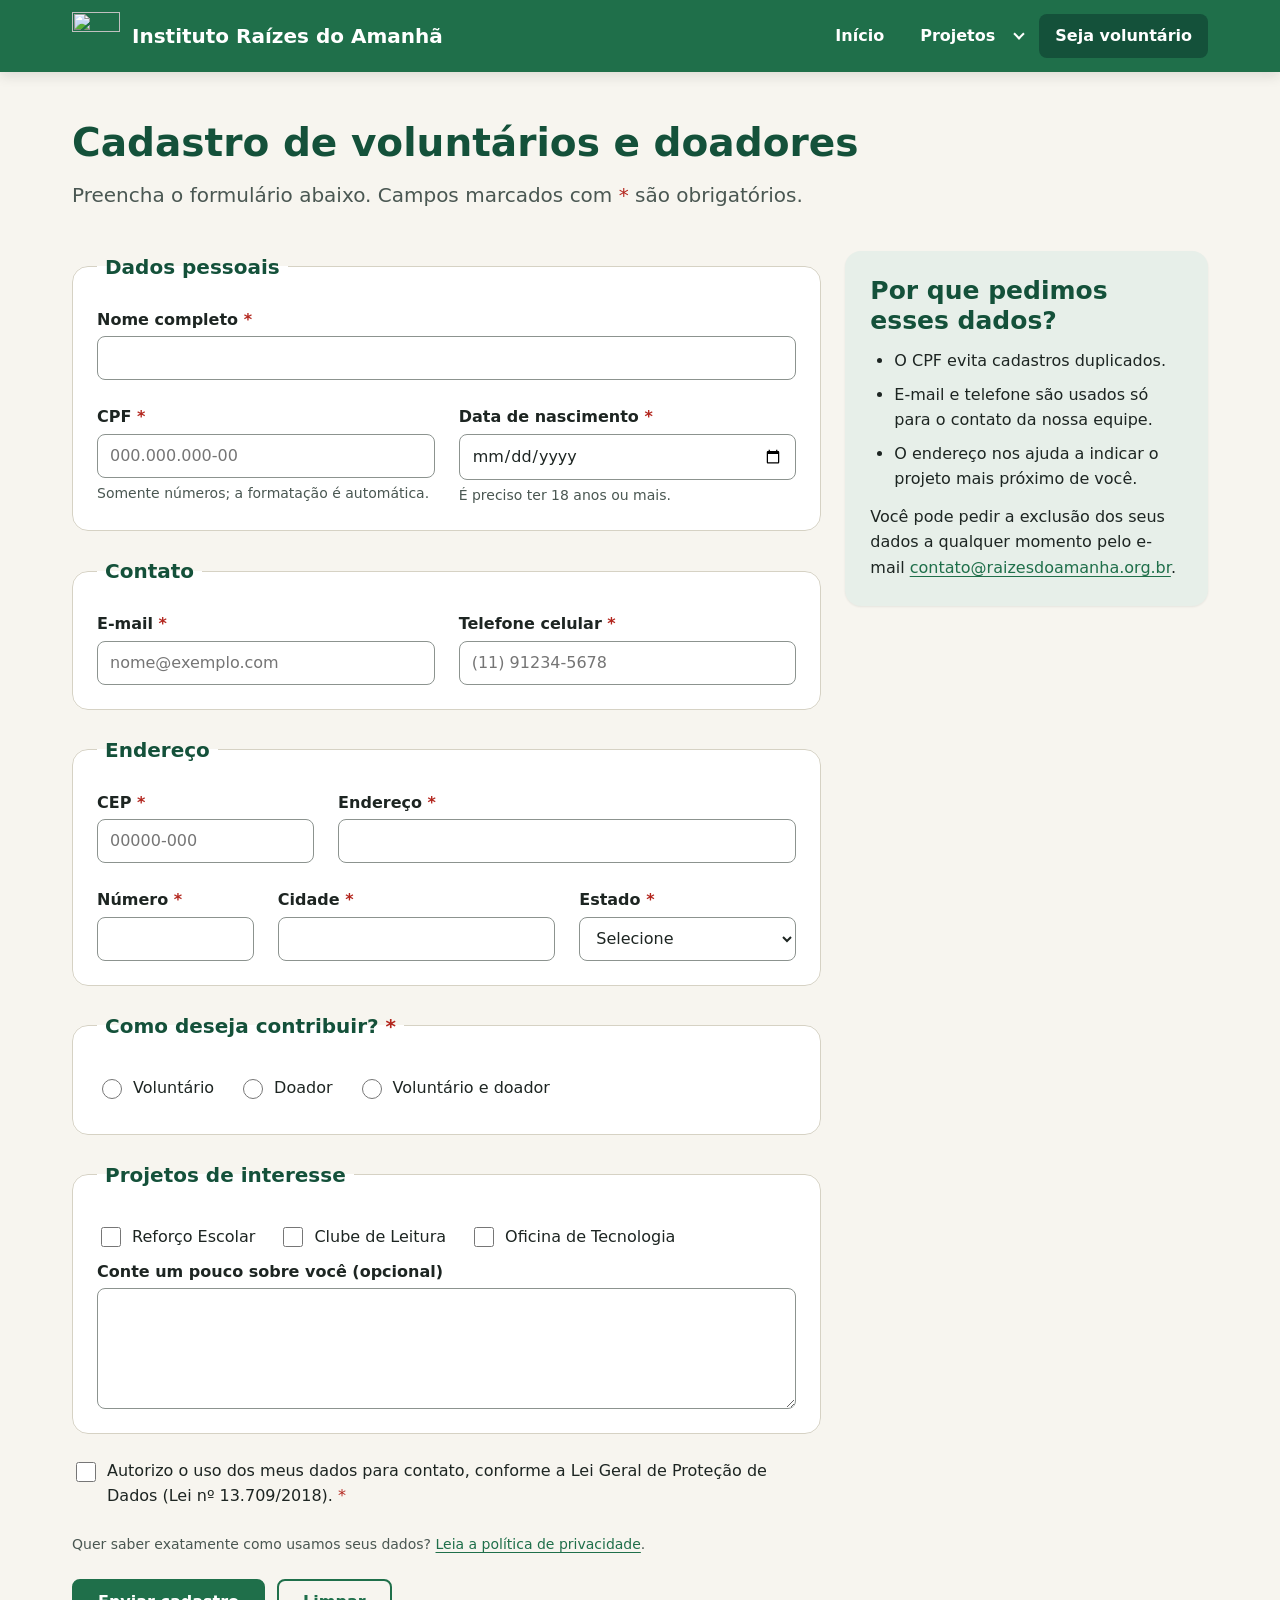
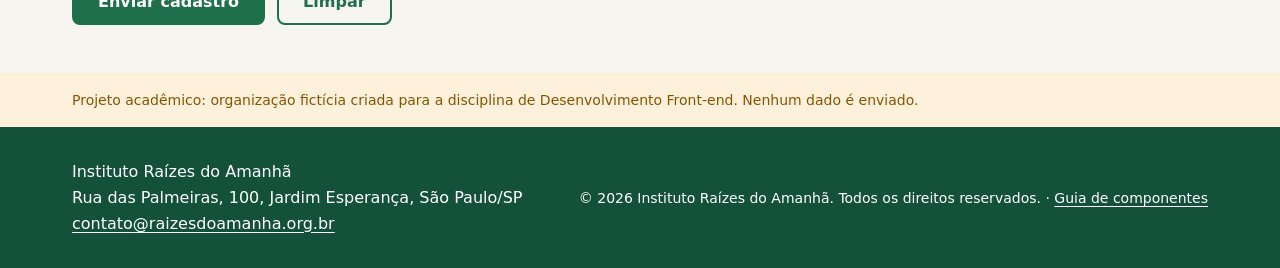
==== commit e50544f6: "Badges, alertas info/aviso, modal, toast e guia de componentes Sistema de badges com cinco variantes" ====
--- a/cadastro.html
+++ b/cadastro.html
@@ -12,6 +12,7 @@
   <link rel="stylesheet" href="css/componentes.css">
   <link rel="icon" href="img/logo.svg" type="image/svg+xml">
   <script src="js/menu.js" defer></script>
+  <script src="js/componentes.js" defer></script>
   <script src="js/mascaras.js" defer></script>
 </head>
 <body class="pagina">
@@ -58,6 +59,13 @@
     <div class="container secao secao--colada">
       <div class="grid">
         <form class="formulario col-12 col-lg-8" action="#" method="post">
+          <div class="alerta alerta--erro" id="alerta-erro" role="alert" tabindex="-1" hidden>
+            <p>Alguns campos precisam de atenção. Procure o aviso “Verifique este campo” no formulário abaixo.</p>
+          </div>
+          <div class="alerta alerta--sucesso" id="alerta-sucesso" role="status" tabindex="-1" hidden>
+            <p>Cadastro recebido! Nossa equipe entrará em contato em até cinco dias úteis. (Simulação: nenhum dado foi enviado.)</p>
+          </div>
+
           <fieldset class="formulario__grupo">
             <legend class="formulario__legenda">Dados pessoais</legend>
             <div class="grid">
@@ -192,6 +200,8 @@
             <label for="lgpd">Autorizo o uso dos meus dados para contato, conforme a Lei Geral de Proteção de Dados (Lei nº 13.709/2018). <span class="obrigatorio" aria-hidden="true">*</span></label>
           </div>
 
+          <p class="campo__ajuda">Quer saber exatamente como usamos seus dados? <button type="button" class="link-botao" data-abrir-modal="modal-privacidade">Leia a política de privacidade</button>.</p>
+
           <div class="grupo-botoes">
             <button type="submit" class="botao">Enviar cadastro</button>
             <button type="reset" class="botao botao--secundario">Limpar</button>
@@ -226,8 +236,29 @@
         Rua das Palmeiras, 100, Jardim Esperança, São Paulo/SP<br>
         <a href="mailto:contato@raizesdoamanha.org.br">contato@raizesdoamanha.org.br</a>
       </address>
-      <p><small>&copy; 2026 Instituto Raízes do Amanhã. Todos os direitos reservados.</small></p>
+      <p><small>&copy; 2026 Instituto Raízes do Amanhã. Todos os direitos reservados. · <a href="componentes.html">Guia de componentes</a></small></p>
     </div>
   </footer>
+
+  <dialog class="modal" id="modal-privacidade" aria-labelledby="titulo-privacidade">
+    <div class="modal__cabecalho">
+      <h2 id="titulo-privacidade">Política de privacidade</h2>
+      <button class="botao-fechar" type="button" data-fechar-modal aria-label="Fechar">&times;</button>
+    </div>
+    <div class="modal__corpo">
+      <p>Seguimos a Lei Geral de Proteção de Dados (Lei nº 13.709/2018). Em resumo:</p>
+      <ul>
+        <li>Usamos seus dados apenas para contato sobre voluntariado e doações.</li>
+        <li>Não vendemos nem compartilhamos seus dados com terceiros.</li>
+        <li>Você pode pedir a correção ou a exclusão a qualquer momento.</li>
+      </ul>
+      <div class="alerta alerta--aviso">
+        <p>Este é um projeto acadêmico: nenhum dado do formulário é enviado ou armazenado.</p>
+      </div>
+    </div>
+    <div class="modal__rodape">
+      <button class="botao" type="button" data-fechar-modal>Entendi</button>
+    </div>
+  </dialog>
 </body>
 </html>
--- a/css/tokens.css
+++ b/css/tokens.css
@@ -28,8 +28,10 @@
   --cor-neutro-900: #1d2522;     /* texto principal (14.4:1)                */
 
   /* Feedback: estados de formulário e mensagens */
-  --cor-sucesso: #1e7b34;        /* 5.3:1 */
-  --cor-erro:    #b3261e;        /* 6.5:1 */
+  --cor-sucesso:     #1e7b34;    /* 5.3:1 */
+  --cor-sucesso-100: #e8f3ea;    /* fundo do alerta de sucesso (4.7:1)   */
+  --cor-erro:        #b3261e;    /* 6.5:1 */
+  --cor-erro-100:    #fbeceb;    /* fundo do alerta de erro (5.7:1)      */
 
   /* Papéis semânticos: os componentes usam estes nomes, não os tons */
   --cor-fundo:         var(--cor-neutro-50);
--- a/css/componentes.css
+++ b/css/componentes.css
@@ -317,7 +317,9 @@
   }
 }
 
-/* ---------- Botões ----------------------------------------------------- */
+/* ---------- Botões ----------------------------------------------------
+   Estados: repouso > :hover (escurece e ganha sombra) > :active (afunda
+   1px) > :focus-visible (contorno âmbar) > :disabled (apagado, sem reação). */
 .botao {
   display: inline-flex;
   align-items: center;
@@ -333,13 +335,30 @@
   font-weight: var(--peso-forte);
   text-decoration: none;
   cursor: pointer;
-  transition: background-color var(--transicao), border-color var(--transicao);
-}
-
-.botao:hover {
+  transition: background-color var(--transicao), border-color var(--transicao),
+              box-shadow var(--transicao), transform var(--transicao);
+}
+
+.botao:hover:not(:disabled) {
   background: var(--cor-marca-escura);
   border-color: var(--cor-marca-escura);
   color: var(--cor-neutro-0);
+  box-shadow: var(--sombra-2);
+}
+
+.botao:active:not(:disabled) {
+  transform: translateY(1px);
+  box-shadow: none;
+}
+
+.botao:focus-visible {
+  outline: 3px solid var(--cor-foco);
+  outline-offset: 3px;
+}
+
+.botao:disabled {
+  opacity: 0.55;
+  cursor: not-allowed;
 }
 
 .botao--secundario {
@@ -347,9 +366,10 @@
   color: var(--cor-marca);
 }
 
-.botao--secundario:hover {
+.botao--secundario:hover:not(:disabled) {
   background: var(--cor-primaria-100);
   color: var(--cor-marca-escura);
+  box-shadow: none;
 }
 
 .grupo-botoes {
@@ -521,15 +541,64 @@
   margin-bottom: var(--esp-1);
 }
 
-.etiqueta {
-  display: inline-block;
-  margin: 0 0 var(--esp-4);
+/* ---------- Badges (etiquetas de categoria e status) ------------------
+   Uso: <span class="badge badge--sucesso">Inscrições abertas</span>
+   Variantes usam só cores do design system; todas com contraste >= 4.5:1. */
+.badge {
+  display: inline-flex;
+  align-items: center;
+  gap: var(--esp-1);
   padding: var(--esp-1) var(--esp-3);
   border-radius: var(--raio-pilula);
+  font-size: var(--fs-pequeno);
+  font-weight: var(--peso-medio);
+  line-height: 1.4;
+  white-space: nowrap;
+}
+
+.badge--neutra {
+  background: var(--cor-fundo);
+  color: var(--cor-texto-suave);
+  box-shadow: inset 0 0 0 1px var(--cor-borda);
+}
+
+.badge--marca {
+  background: var(--cor-primaria-100);
+  color: var(--cor-marca-escura);
+}
+
+.badge--destaque {
   background: var(--cor-secundaria-100);
   color: var(--cor-secundaria-700);
-  font-size: var(--fs-pequeno);
-  font-weight: var(--peso-medio);
+}
+
+.badge--sucesso {
+  background: var(--cor-sucesso-100);
+  color: var(--cor-sucesso);
+}
+
+.badge--erro {
+  background: var(--cor-erro-100);
+  color: var(--cor-erro);
+}
+
+/* Variante com bolinha de status antes do texto */
+.badge--status::before {
+  content: "";
+  width: 0.5rem;
+  height: 0.5rem;
+  border-radius: 50%;
+  background: currentColor;
+}
+
+.lista-badges {
+  display: flex;
+  flex-wrap: wrap;
+  align-items: center;
+  gap: var(--esp-2);
+  margin: 0 0 var(--esp-4);
+  padding: 0;
+  list-style: none;
 }
 
 /* ---------- Listas de voluntariado ------------------------------------ */
@@ -637,25 +706,56 @@
   padding: var(--esp-2) var(--esp-3);
   border: 1px solid var(--cor-borda-campo);
   border-radius: var(--raio-medio);
-  background: var(--cor-superficie);
+  background: var(--cor-superficie) no-repeat right var(--esp-3) center / 1.25rem;
   color: var(--cor-texto);
   font: inherit;
   transition: border-color var(--transicao), box-shadow var(--transicao);
 }
 
+.campo__entrada:hover {
+  border-color: var(--cor-texto-suave);
+}
+
 .campo__entrada:focus-visible {
   border-color: var(--cor-marca);
-  outline-offset: 0;
-}
-
-/* Feedback de validação só depois que o usuário interage com o campo */
+  outline: none;
+  box-shadow: 0 0 0 3px var(--cor-foco);
+}
+
+/* Validação: só depois que a pessoa interage com o campo (:user-valid e
+   :user-invalid não acusam erro num formulário que acabou de abrir).
+   Além da cor, há um ícone (✓ ou !) e uma frase, para não depender só
+   da cor (WCAG 1.4.1). */
 .campo__entrada:user-invalid {
+  padding-right: var(--esp-7);
   border-color: var(--cor-erro);
   box-shadow: 0 0 0 1px var(--cor-erro);
+  background-image: url("data:image/svg+xml,%3Csvg xmlns='http://www.w3.org/2000/svg' viewBox='0 0 20 20'%3E%3Ccircle cx='10' cy='10' r='10' fill='%23b3261e'/%3E%3Cpath d='M10 5v6' stroke='%23fff' stroke-width='2.2' stroke-linecap='round'/%3E%3Ccircle cx='10' cy='14.6' r='1.3' fill='%23fff'/%3E%3C/svg%3E");
 }
 
 .campo__entrada:user-valid {
+  padding-right: var(--esp-7);
   border-color: var(--cor-sucesso);
+  background-image: url("data:image/svg+xml,%3Csvg xmlns='http://www.w3.org/2000/svg' viewBox='0 0 20 20'%3E%3Ccircle cx='10' cy='10' r='10' fill='%231e7b34'/%3E%3Cpath d='M5.5 10.5l3 3 6-6.5' fill='none' stroke='%23fff' stroke-width='2.2' stroke-linecap='round' stroke-linejoin='round'/%3E%3C/svg%3E");
+}
+
+/* select e date já têm ícone próprio do navegador à direita; o seletor
+   repete os estados para vencer a especificidade das regras acima */
+select.campo__entrada:is(:user-valid, :user-invalid),
+input[type="date"].campo__entrada:is(:user-valid, :user-invalid) {
+  background-image: none;
+  padding-right: var(--esp-3);
+}
+
+.campo:has(.campo__entrada:user-invalid) .campo__rotulo {
+  color: var(--cor-erro);
+}
+
+.campo:has(.campo__entrada:user-invalid)::after {
+  content: "Verifique este campo.";
+  font-size: var(--fs-pequeno);
+  font-weight: var(--peso-medio);
+  color: var(--cor-erro);
 }
 
 .campo__ajuda {
@@ -694,6 +794,264 @@
 
 .obrigatorio {
   color: var(--cor-erro);
+}
+
+/* ---------- Alertas contextuais -------------------------------------- */
+.alerta {
+  display: flex;
+  align-items: flex-start;
+  gap: var(--esp-3);
+  padding: var(--esp-4);
+  border: 1px solid;
+  border-left-width: 6px;
+  border-radius: var(--raio-medio);
+  font-weight: var(--peso-medio);
+}
+
+.alerta p {
+  margin: 0;
+}
+
+.alerta[hidden] {
+  display: none;
+}
+
+.alerta::before {
+  flex-shrink: 0;
+  display: flex;
+  align-items: center;
+  justify-content: center;
+  width: 1.5rem;
+  height: 1.5rem;
+  border-radius: 50%;
+  color: var(--cor-neutro-0);
+  font-weight: var(--peso-forte);
+}
+
+.alerta--sucesso {
+  border-color: var(--cor-sucesso);
+  background: var(--cor-sucesso-100);
+  color: var(--cor-sucesso);
+}
+
+.alerta--sucesso::before {
+  content: "✓";
+  background: var(--cor-sucesso);
+}
+
+.alerta--erro {
+  border-color: var(--cor-erro);
+  background: var(--cor-erro-100);
+  color: var(--cor-erro);
+}
+
+.alerta--erro::before {
+  content: "!";
+  background: var(--cor-erro);
+}
+
+.alerta--info {
+  border-color: var(--cor-marca);
+  background: var(--cor-primaria-100);
+  color: var(--cor-marca-escura);
+}
+
+.alerta--info::before {
+  content: "i";
+  background: var(--cor-marca);
+}
+
+.alerta--aviso {
+  border-color: var(--cor-secundaria-500);
+  background: var(--cor-secundaria-100);
+  color: var(--cor-secundaria-700);
+}
+
+.alerta--aviso::before {
+  content: "!";
+  background: var(--cor-secundaria-700);
+}
+
+.alerta:focus {
+  outline: 3px solid var(--cor-foco);
+  outline-offset: 2px;
+}
+
+/* ---------- Modal (elemento nativo <dialog>) --------------------------
+   O <dialog> aberto com showModal() já prende o foco dentro dele, fecha
+   com Esc e devolve o foco ao botão que o abriu. O CSS cuida da forma,
+   do fundo escurecido (::backdrop) e da animação de entrada. */
+.modal {
+  /* valores literais (2 x esp-4 e 2 x esp-6): o validador W3C não aceita var() dentro de calc() */
+  width: min(36rem, calc(100% - 2rem));
+  max-height: calc(100vh - 4rem);
+  padding: 0;
+  border: 0;
+  border-radius: var(--raio-grande);
+  background: var(--cor-superficie);
+  color: var(--cor-texto);
+  box-shadow: 0 20px 48px rgba(29, 37, 34, 0.25);
+}
+
+.modal[open] {
+  animation: modal-entrada 200ms ease-out;
+}
+
+.modal::backdrop {
+  background: rgba(20, 81, 58, 0.55);
+}
+
+@keyframes modal-entrada {
+  from {
+    opacity: 0;
+    transform: translateY(1rem) scale(0.98);
+  }
+
+  to {
+    opacity: 1;
+    transform: none;
+  }
+}
+
+.modal__cabecalho {
+  display: flex;
+  align-items: center;
+  justify-content: space-between;
+  gap: var(--esp-3);
+  padding: var(--esp-4) var(--esp-5);
+  border-bottom: 1px solid var(--cor-borda);
+}
+
+.modal__cabecalho h2 {
+  margin: 0;
+  font-size: var(--fs-grande);
+}
+
+.modal__corpo {
+  padding: var(--esp-5);
+}
+
+.modal__corpo > :last-child {
+  margin-bottom: 0;
+}
+
+.modal__rodape {
+  display: flex;
+  justify-content: flex-end;
+  gap: var(--esp-3);
+  padding: var(--esp-4) var(--esp-5);
+  border-top: 1px solid var(--cor-borda);
+  background: var(--cor-fundo);
+}
+
+.botao-fechar {
+  display: flex;
+  align-items: center;
+  justify-content: center;
+  width: var(--alvo-toque);
+  height: var(--alvo-toque);
+  border: 0;
+  border-radius: 50%;
+  background: transparent;
+  color: var(--cor-texto-suave);
+  font-size: var(--fs-grande);
+  line-height: 1;
+  cursor: pointer;
+  transition: background-color var(--transicao);
+}
+
+.botao-fechar:hover {
+  background: var(--cor-fundo);
+  color: var(--cor-texto);
+}
+
+.link-botao {
+  padding: 0;
+  border: 0;
+  background: none;
+  color: var(--cor-marca);
+  font: inherit;
+  text-decoration: underline;
+  text-underline-offset: 0.2em;
+  cursor: pointer;
+}
+
+/* ---------- Toast (notificação não obstrutiva) -----------------------
+   Fica no canto inferior, não bloqueia a página e some sozinho. */
+.toast {
+  position: fixed;
+  right: var(--esp-4);
+  bottom: var(--esp-4);
+  left: var(--esp-4);
+  z-index: 200;
+  display: flex;
+  align-items: center;
+  gap: var(--esp-3);
+  max-width: 24rem;
+  margin-left: auto;
+  padding: var(--esp-3) var(--esp-4);
+  border-radius: var(--raio-medio);
+  background: var(--cor-neutro-900);
+  color: var(--cor-neutro-0);
+  box-shadow: var(--sombra-2);
+  font-weight: var(--peso-medio);
+  opacity: 0;
+  visibility: hidden;
+  transform: translateY(1rem);
+  transition: opacity 200ms ease, transform 200ms ease, visibility 0s linear 200ms;
+}
+
+.toast--visivel {
+  opacity: 1;
+  visibility: visible;
+  transform: translateY(0);
+  transition: opacity 200ms ease, transform 200ms ease, visibility 0s;
+}
+
+.toast::before {
+  content: "✓";
+  flex-shrink: 0;
+  display: flex;
+  align-items: center;
+  justify-content: center;
+  width: 1.5rem;
+  height: 1.5rem;
+  border-radius: 50%;
+  background: var(--cor-sucesso);
+  font-weight: var(--peso-forte);
+}
+
+.toast--erro::before {
+  content: "!";
+  background: var(--cor-erro);
+}
+
+/* ---------- Guia de componentes (componentes.html) ------------------- */
+.guia + .guia {
+  padding-top: 0;
+}
+
+.guia__demo {
+  padding: var(--esp-5);
+  border: 1px dashed var(--cor-borda-campo);
+  border-radius: var(--raio-grande);
+  background: var(--cor-superficie);
+}
+
+.guia__demo > :last-child,
+.guia__demo .lista-badges:last-child {
+  margin-bottom: 0;
+}
+
+.guia__codigo {
+  margin: 0;
+  overflow-x: auto;
+  padding: var(--esp-4);
+  border-radius: var(--raio-medio);
+  background: var(--cor-neutro-900);
+  color: var(--cor-primaria-100);
+  font-size: var(--fs-pequeno);
+  line-height: 1.5;
 }
 
 /* ---------- Painel lateral do cadastro -------------------------------- */
